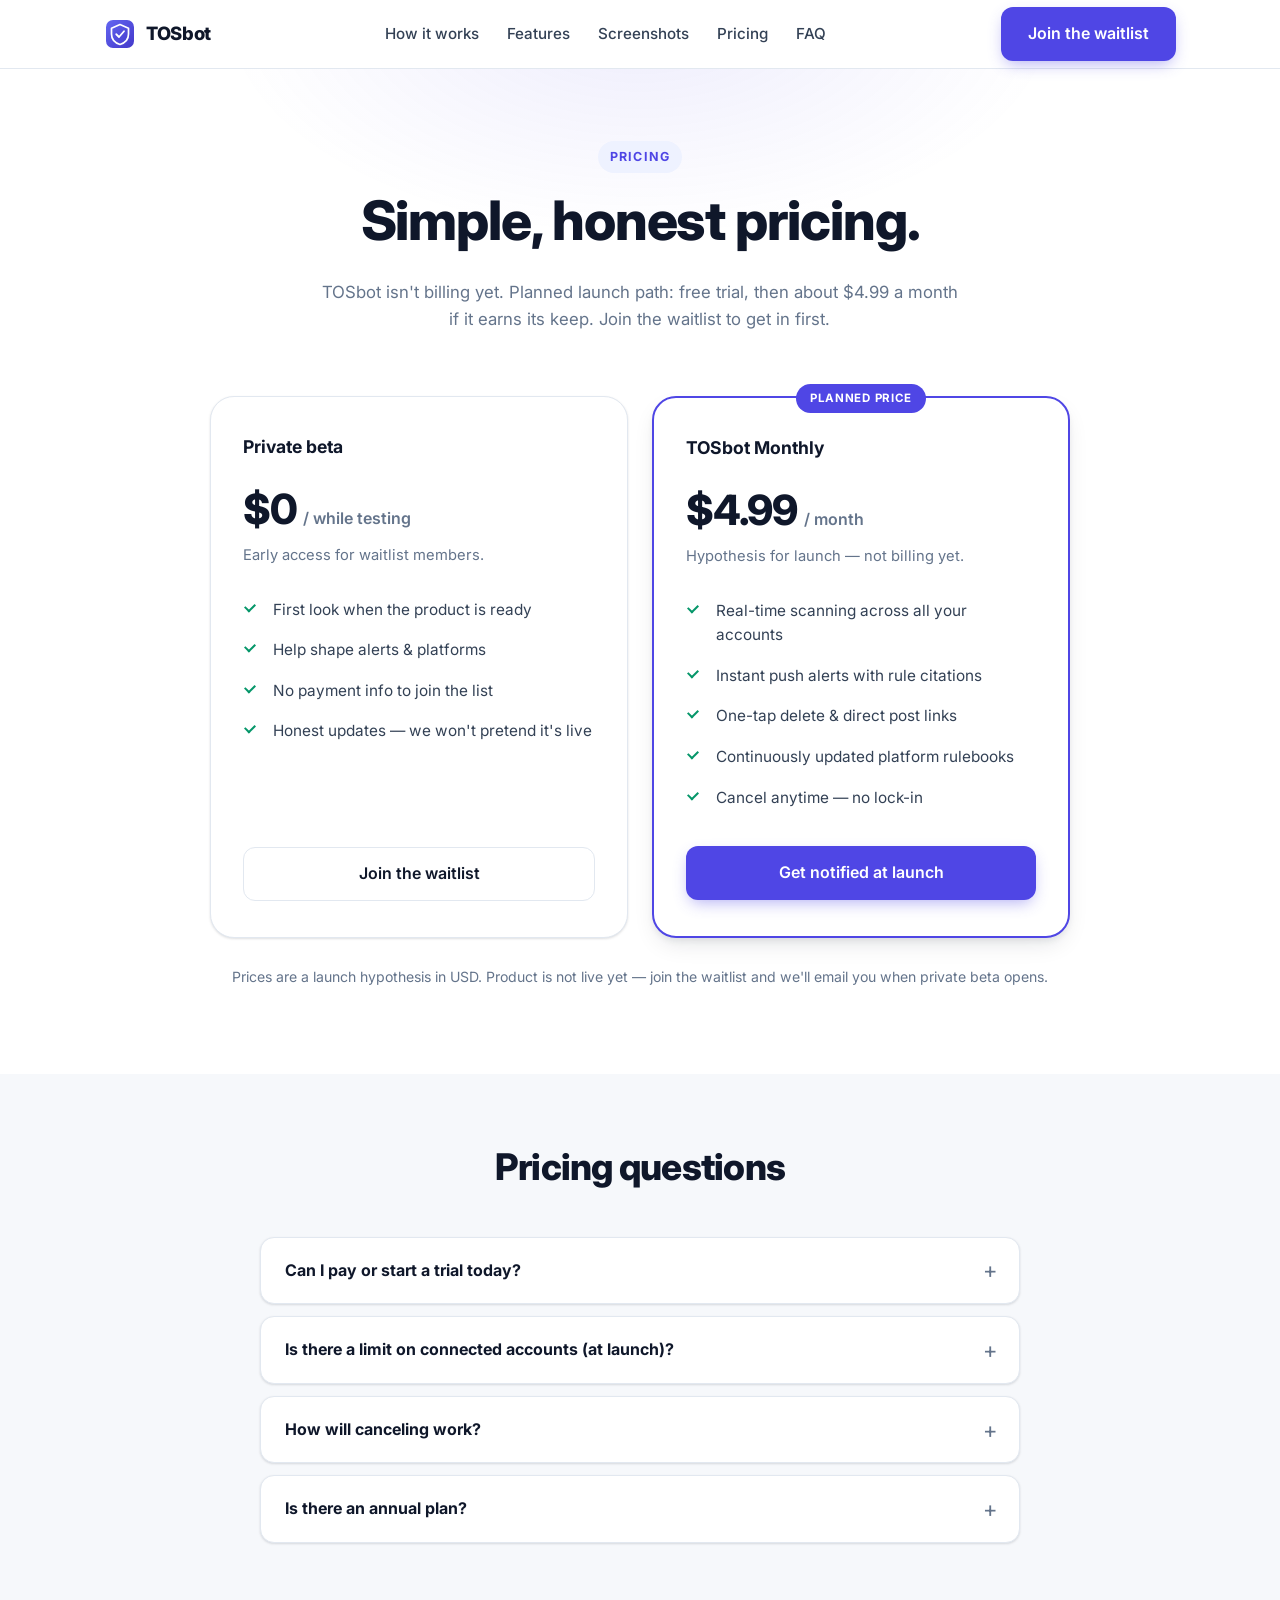
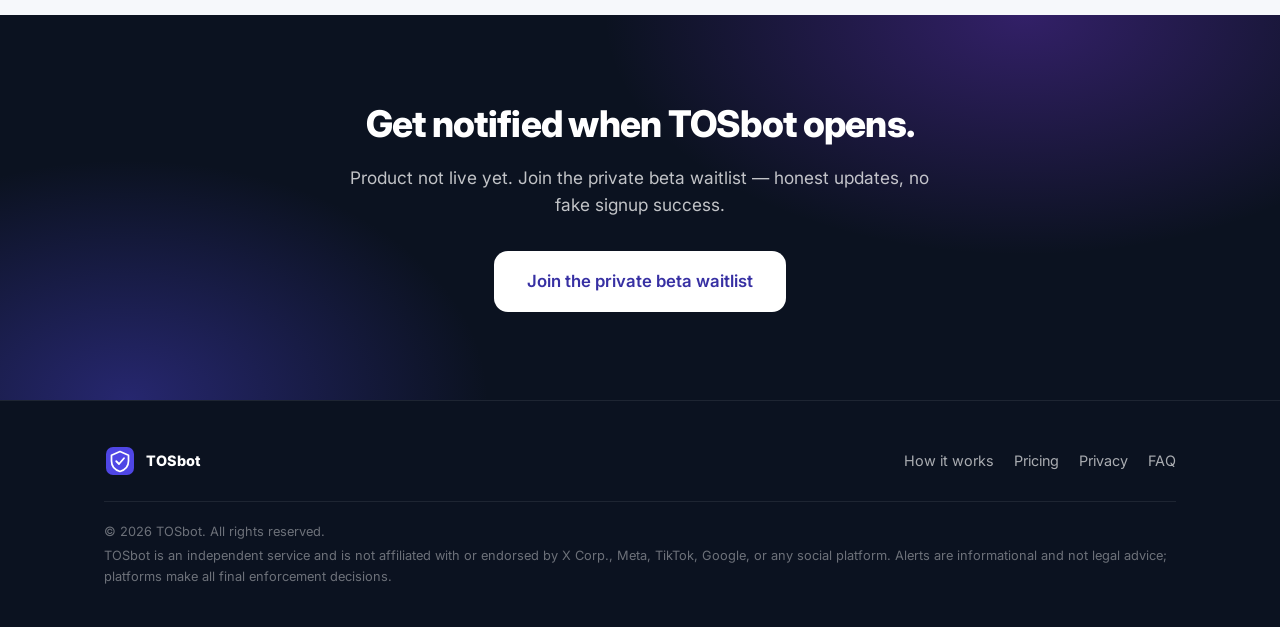
==== pricing.html @ 3362cefa "Deploy TOSbot waitlist landing (honest CTAs, form-URL config)" ====
<!DOCTYPE html>
<html lang="en">
<head>
  <meta charset="UTF-8">
  <meta name="viewport" content="width=device-width, initial-scale=1.0">
  <title>Pricing — TOSbot</title>
  <meta name="description" content="TOSbot planned pricing: free trial at launch, then about $4.99/month. Join the private beta waitlist — product not live yet.">
  <meta name="theme-color" content="#4f46e5">
  <link rel="icon" type="image/svg+xml" href="assets/favicon.svg">
  <link rel="preconnect" href="https://fonts.googleapis.com">
  <link rel="preconnect" href="https://fonts.gstatic.com" crossorigin>
  <link href="https://fonts.googleapis.com/css2?family=Inter:wght@400;500;600;700;800&display=swap" rel="stylesheet">
  <link rel="stylesheet" href="css/style.css">
</head>
<body>

  <header class="site-header">
    <div class="container nav">
      <a class="brand" href="index.html" aria-label="TOSbot home">
        <svg class="brand-mark" viewBox="0 0 64 64" aria-hidden="true">
          <defs>
            <linearGradient id="bm" x1="0" y1="0" x2="1" y2="1">
              <stop offset="0" stop-color="#6366f1"/><stop offset="1" stop-color="#4338ca"/>
            </linearGradient>
          </defs>
          <rect x="4" y="4" width="56" height="56" rx="14" fill="url(#bm)"/>
          <path d="M32 13 L49 20.5 V32 C49 42.5 42 49.8 32 53 C22 49.8 15 42.5 15 32 V20.5 Z" fill="none" stroke="#fff" stroke-width="3.4" stroke-linejoin="round"/>
          <path d="M24.5 32.5 L30 38 L40 26.5" fill="none" stroke="#fff" stroke-width="3.6" stroke-linecap="round" stroke-linejoin="round"/>
        </svg>
        TOSbot
      </a>
      <ul class="nav-links">
        <li><a href="index.html#how">How it works</a></li>
        <li><a href="index.html#features">Features</a></li>
        <li><a href="index.html#walkthrough">Screenshots</a></li>
        <li><a href="pricing.html">Pricing</a></li>
        <li><a href="index.html#faq">FAQ</a></li>
      </ul>
      <a class="btn btn-primary nav-cta js-waitlist-cta" href="index.html#waitlist">Join the waitlist</a>
      <button class="nav-toggle" aria-label="Toggle menu" aria-expanded="false"><span></span></button>
    </div>
    <nav class="mobile-menu" aria-label="Mobile">
      <a href="index.html#how">How it works</a>
      <a href="index.html#features">Features</a>
      <a href="index.html#walkthrough">Screenshots</a>
      <a href="pricing.html">Pricing</a>
      <a href="index.html#faq">FAQ</a>
      <a class="btn btn-primary js-waitlist-cta" href="index.html#waitlist">Join the waitlist</a>
    </nav>
  </header>

  <main>
    <section class="page-hero">
      <div class="container">
        <span class="eyebrow">Pricing</span>
        <h1>Simple, honest pricing.</h1>
        <p>TOSbot isn't billing yet. Planned launch path: free trial, then about $4.99 a month if it earns its keep. Join the waitlist to get in first.</p>
      </div>
    </section>

    <section class="section" style="padding-top: 24px;">
      <div class="container">
        <div class="pricing-wrap">
          <div class="price-card">
            <div class="price-name">Private beta</div>
            <div class="price-amount">$0 <span>/ while testing</span></div>
            <p class="price-sub">Early access for waitlist members.</p>
            <ul class="price-list">
              <li>First look when the product is ready</li>
              <li>Help shape alerts & platforms</li>
              <li>No payment info to join the list</li>
              <li>Honest updates — we won't pretend it's live</li>
            </ul>
            <a class="btn btn-ghost js-waitlist-cta" href="index.html#waitlist">Join the waitlist</a>
          </div>
          <div class="price-card featured">
            <span class="price-flag">Planned price</span>
            <div class="price-name">TOSbot Monthly</div>
            <div class="price-amount">$4.99 <span>/ month</span></div>
            <p class="price-sub">Hypothesis for launch — not billing yet.</p>
            <ul class="price-list">
              <li>Real-time scanning across all your accounts</li>
              <li>Instant push alerts with rule citations</li>
              <li>One-tap delete & direct post links</li>
              <li>Continuously updated platform rulebooks</li>
              <li>Cancel anytime — no lock-in</li>
            </ul>
            <a class="btn btn-primary js-waitlist-cta" href="index.html#waitlist">Get notified at launch</a>
          </div>
        </div>
        <p class="price-foot">Prices are a launch hypothesis in USD. Product is not live yet — join the waitlist and we'll email you when private beta opens.</p>
      </div>
    </section>

    <section class="section section-soft">
      <div class="container">
        <div class="section-head">
          <h2>Pricing questions</h2>
        </div>
        <div class="faq-list">
          <details class="faq-item">
            <summary>Can I pay or start a trial today?</summary>
            <div class="faq-body"><p>No — TOSbot isn't launched yet. Join the private beta waitlist and we'll notify you when access opens. No card required to get on the list.</p></div>
          </details>
          <details class="faq-item">
            <summary>Is there a limit on connected accounts (at launch)?</summary>
            <div class="faq-body"><p>Plan: one subscription covers all your personal accounts on supported platforms. Team and agency plans are on the roadmap — <a class="js-waitlist-cta" href="index.html#waitlist">join the waitlist</a> and tell us what you need.</p></div>
          </details>
          <details class="faq-item">
            <summary>How will canceling work?</summary>
            <div class="faq-body"><p>Design goal: one tap in settings, effective at the end of the billing period. No retention gauntlet.</p></div>
          </details>
          <details class="faq-item">
            <summary>Is there an annual plan?</summary>
            <div class="faq-body"><p>Not at first — we plan to launch monthly-only so you can judge TOSbot every month. An annual option with a discount is on the roadmap.</p></div>
          </details>
        </div>
      </div>
    </section>

    <section class="cta-final" id="waitlist">
      <div class="container">
        <h2>Get notified when TOSbot opens.</h2>
        <p class="cta-sub">Product not live yet. Join the private beta waitlist — honest updates, no fake signup success.</p>
        <a class="btn btn-light btn-lg js-waitlist-cta" href="index.html#waitlist">Join the private beta waitlist</a>
      </div>
    </section>
  </main>

  <footer class="site-footer">
    <div class="container">
      <div class="footer-grid">
        <a class="footer-brand" href="index.html">
          <svg class="brand-mark" viewBox="0 0 64 64" aria-hidden="true" width="26" height="26">
            <rect x="4" y="4" width="56" height="56" rx="14" fill="#4f46e5"/>
            <path d="M32 13 L49 20.5 V32 C49 42.5 42 49.8 32 53 C22 49.8 15 42.5 15 32 V20.5 Z" fill="none" stroke="#fff" stroke-width="3.4" stroke-linejoin="round"/>
            <path d="M24.5 32.5 L30 38 L40 26.5" fill="none" stroke="#fff" stroke-width="3.6" stroke-linecap="round" stroke-linejoin="round"/>
          </svg>
          TOSbot
        </a>
        <ul class="footer-links">
          <li><a href="index.html#how">How it works</a></li>
          <li><a href="pricing.html">Pricing</a></li>
          <li><a href="privacy.html">Privacy</a></li>
          <li><a href="index.html#faq">FAQ</a></li>
        </ul>
      </div>
      <div class="footer-fine">
        <p>© 2026 TOSbot. All rights reserved.</p>
        <p>TOSbot is an independent service and is not affiliated with or endorsed by X Corp., Meta, TikTok, Google, or any social platform. Alerts are informational and not legal advice; platforms make all final enforcement decisions.</p>
      </div>
    </div>
  </footer>

  <script src="js/main.js"></script>
</body>
</html>
---- css/style.css ----
/* ============================================================
   TOSbot — brochure site stylesheet
   Plain CSS, no build step. Mobile-first.
   ============================================================ */

:root {
  --ink: #0f172a;
  --ink-soft: #334155;
  --ink-muted: #64748b;
  --bg: #ffffff;
  --bg-soft: #f6f8fb;
  --bg-deep: #0b1220;
  --line: #e2e8f0;
  --accent: #4f46e5;
  --accent-deep: #3730a3;
  --accent-soft: #eef2ff;
  --safe: #059669;
  --safe-soft: #ecfdf5;
  --warn: #d97706;
  --warn-soft: #fffbeb;
  --danger: #dc2626;
  --danger-soft: #fef2f2;
  --radius: 16px;
  --radius-lg: 24px;
  --shadow-sm: 0 1px 2px rgba(15, 23, 42, 0.06), 0 1px 3px rgba(15, 23, 42, 0.08);
  --shadow-md: 0 4px 6px -1px rgba(15, 23, 42, 0.07), 0 10px 24px -6px rgba(15, 23, 42, 0.12);
  --shadow-lg: 0 20px 50px -12px rgba(15, 23, 42, 0.25);
  --font: "Inter", -apple-system, BlinkMacSystemFont, "Segoe UI", Roboto,
    Helvetica, Arial, sans-serif;
}

* { box-sizing: border-box; }

html {
  scroll-behavior: smooth;
  -webkit-text-size-adjust: 100%;
}

body {
  margin: 0;
  font-family: var(--font);
  font-size: 16px;
  line-height: 1.6;
  color: var(--ink);
  background: var(--bg);
  -webkit-font-smoothing: antialiased;
}

img, svg { max-width: 100%; display: block; }

a { color: var(--accent); text-decoration: none; }
a:hover { text-decoration: underline; }

h1, h2, h3, h4 {
  line-height: 1.15;
  margin: 0 0 0.5em;
  font-weight: 700;
  letter-spacing: -0.02em;
}

h1 { font-size: clamp(2.1rem, 5.5vw, 3.4rem); font-weight: 800; }
h2 { font-size: clamp(1.6rem, 4vw, 2.3rem); font-weight: 800; }
h3 { font-size: 1.15rem; }

p { margin: 0 0 1em; }

.container {
  width: 100%;
  max-width: 1120px;
  margin: 0 auto;
  padding: 0 24px;
}

.section {
  padding: 72px 0;
}

.section-soft { background: var(--bg-soft); }

.section-head {
  max-width: 640px;
  margin: 0 auto 48px;
  text-align: center;
}

.section-head p {
  color: var(--ink-muted);
  font-size: 1.08rem;
}

.eyebrow {
  display: inline-block;
  font-size: 0.78rem;
  font-weight: 700;
  letter-spacing: 0.09em;
  text-transform: uppercase;
  color: var(--accent);
  background: var(--accent-soft);
  padding: 6px 12px;
  border-radius: 999px;
  margin-bottom: 16px;
}

.muted { color: var(--ink-muted); }

/* ---------- Buttons ---------- */

.btn {
  display: inline-flex;
  align-items: center;
  justify-content: center;
  gap: 8px;
  font-family: var(--font);
  font-size: 1rem;
  font-weight: 600;
  padding: 13px 26px;
  border-radius: 12px;
  border: 1px solid transparent;
  cursor: pointer;
  transition: transform 0.12s ease, box-shadow 0.12s ease, background 0.12s ease;
  text-decoration: none !important;
  white-space: nowrap;
}

.btn-primary {
  background: var(--accent);
  color: #fff;
  box-shadow: 0 6px 16px -4px rgba(79, 70, 229, 0.45);
}
.btn-primary:hover { background: var(--accent-deep); transform: translateY(-1px); }

.btn-ghost {
  background: transparent;
  color: var(--ink);
  border-color: var(--line);
}
.btn-ghost:hover { background: var(--bg-soft); }

.btn-lg { padding: 16px 32px; font-size: 1.05rem; border-radius: 14px; }

.btn-light {
  background: #fff;
  color: var(--accent-deep);
}
.btn-light:hover { transform: translateY(-1px); }

/* ---------- Header / nav ---------- */

.site-header {
  position: sticky;
  top: 0;
  z-index: 50;
  background: rgba(255, 255, 255, 0.85);
  backdrop-filter: blur(12px);
  -webkit-backdrop-filter: blur(12px);
  border-bottom: 1px solid var(--line);
}

.nav {
  display: flex;
  align-items: center;
  justify-content: space-between;
  height: 68px;
  gap: 16px;
}

.brand {
  display: inline-flex;
  align-items: center;
  gap: 10px;
  font-weight: 800;
  font-size: 1.15rem;
  color: var(--ink);
  letter-spacing: -0.02em;
  text-decoration: none !important;
}

.brand-mark {
  width: 32px;
  height: 32px;
  flex: none;
}

.nav-links {
  display: none;
  align-items: center;
  gap: 28px;
  list-style: none;
  margin: 0;
  padding: 0;
}

.nav-links a {
  color: var(--ink-soft);
  font-weight: 500;
  font-size: 0.95rem;
}
.nav-links a:hover { color: var(--ink); text-decoration: none; }

.nav-cta { display: none; }

.nav-toggle {
  display: inline-flex;
  align-items: center;
  justify-content: center;
  width: 42px;
  height: 42px;
  border: 1px solid var(--line);
  border-radius: 10px;
  background: #fff;
  cursor: pointer;
}

.nav-toggle span,
.nav-toggle span::before,
.nav-toggle span::after {
  display: block;
  width: 18px;
  height: 2px;
  border-radius: 2px;
  background: var(--ink);
  position: relative;
  transition: transform 0.2s ease, opacity 0.2s ease;
  content: "";
}
.nav-toggle span::before { position: absolute; top: -6px; }
.nav-toggle span::after { position: absolute; top: 6px; }

.nav-open .nav-toggle span { background: transparent; }
.nav-open .nav-toggle span::before { transform: translateY(6px) rotate(45deg); }
.nav-open .nav-toggle span::after { transform: translateY(-6px) rotate(-45deg); }

.mobile-menu {
  display: none;
  border-top: 1px solid var(--line);
  background: #fff;
  padding: 12px 24px 24px;
}
.nav-open .mobile-menu { display: block; }

.mobile-menu a {
  display: block;
  padding: 12px 4px;
  color: var(--ink);
  font-weight: 600;
  border-bottom: 1px solid var(--line);
}
.mobile-menu a:last-of-type { border-bottom: none; }
.mobile-menu .btn { margin-top: 14px; width: 100%; }

@media (min-width: 860px) {
  .nav-links { display: flex; }
  .nav-cta { display: inline-flex; }
  .nav-toggle { display: none; }
  .nav-open .mobile-menu { display: none; }
}

/* ---------- Hero ---------- */

.hero {
  position: relative;
  overflow: hidden;
  background:
    radial-gradient(900px 500px at 85% -10%, rgba(79, 70, 229, 0.12), transparent 60%),
    radial-gradient(700px 420px at -10% 30%, rgba(5, 150, 105, 0.08), transparent 60%),
    var(--bg);
  padding: 72px 0 88px;
}

.hero-grid {
  display: grid;
  gap: 56px;
  align-items: center;
}

.hero-copy .eyebrow { background: var(--accent-soft); }

.hero-copy h1 { margin-bottom: 20px; }

.hero-sub {
  font-size: 1.15rem;
  color: var(--ink-soft);
  max-width: 34em;
  margin-bottom: 28px;
}

.hero-actions {
  display: flex;
  flex-wrap: wrap;
  gap: 12px;
  margin-bottom: 18px;
}

.hero-note {
  font-size: 0.9rem;
  color: var(--ink-muted);
}

.hero-note strong { color: var(--ink-soft); }

.hero-visual {
  display: flex;
  justify-content: center;
}

@media (min-width: 960px) {
  .hero-grid { grid-template-columns: 1.05fr 0.95fr; }
  .hero { padding: 96px 0 110px; }
}

/* ---------- Phone mockups ---------- */

.phone {
  width: 320px;
  max-width: 88vw;
  aspect-ratio: 9 / 19;
  border-radius: 48px;
  background: #0a0a12;
  padding: 10px;
  box-shadow:
    0 0 0 2px #1e293b,
    var(--shadow-lg);
  position: relative;
}

.phone-screen {
  width: 100%;
  height: 100%;
  border-radius: 40px;
  overflow: hidden;
  position: relative;
  display: flex;
  flex-direction: column;
}

.phone-island {
  position: absolute;
  top: 22px;
  left: 50%;
  transform: translateX(-50%);
  width: 96px;
  height: 28px;
  border-radius: 999px;
  background: #000;
  z-index: 5;
}

/* Lock screen */

.screen-lock {
  background:
    radial-gradient(500px 380px at 20% 0%, #3b3fa0 0%, transparent 55%),
    radial-gradient(460px 420px at 90% 30%, #7c3aed 0%, transparent 55%),
    linear-gradient(180deg, #171a3a 0%, #0b1023 60%, #060913 100%);
  color: #fff;
  align-items: center;
  padding: 64px 14px 20px;
}

.lock-clock {
  text-align: center;
  margin-top: 26px;
}

.lock-date {
  font-size: 0.85rem;
  font-weight: 600;
  opacity: 0.85;
  letter-spacing: 0.01em;
}

.lock-time {
  font-size: 4.1rem;
  font-weight: 700;
  letter-spacing: -0.03em;
  line-height: 1;
  margin-top: 2px;
}

.lock-notif {
  margin-top: 34px;
  width: 100%;
  background: rgba(250, 250, 255, 0.92);
  color: var(--ink);
  border-radius: 20px;
  padding: 12px 14px;
  box-shadow: 0 8px 28px rgba(0, 0, 0, 0.35);
  backdrop-filter: blur(8px);
  text-align: left;
}

.lock-notif-head {
  display: flex;
  align-items: center;
  gap: 8px;
  margin-bottom: 6px;
}

.notif-app-icon {
  width: 22px;
  height: 22px;
  border-radius: 6px;
  flex: none;
}

.lock-notif-app {
  font-size: 0.72rem;
  font-weight: 700;
  letter-spacing: 0.04em;
  text-transform: uppercase;
  color: var(--ink-muted);
  flex: 1;
}

.lock-notif-time {
  font-size: 0.72rem;
  color: var(--ink-muted);
}

.lock-notif-title {
  font-size: 0.92rem;
  font-weight: 700;
  margin-bottom: 2px;
}

.lock-notif-body {
  font-size: 0.85rem;
  line-height: 1.45;
  color: var(--ink-soft);
  margin: 0;
}

.lock-hint {
  margin-top: auto;
  font-size: 0.72rem;
  opacity: 0.6;
  text-align: center;
  padding-bottom: 4px;
}

.lock-bar {
  width: 120px;
  height: 5px;
  border-radius: 999px;
  background: rgba(255, 255, 255, 0.85);
  margin: 8px auto 0;
}

/* App detail screen */

.screen-app {
  background: #f4f6fb;
  color: var(--ink);
  padding: 58px 0 0;
}

.app-nav {
  display: flex;
  align-items: center;
  gap: 8px;
  padding: 10px 16px 8px;
  font-size: 0.85rem;
  font-weight: 600;
  color: var(--accent);
}

.app-nav .chev { font-size: 1.05rem; line-height: 1; }

.app-body {
  flex: 1;
  overflow: hidden;
  padding: 0 14px 14px;
  display: flex;
  flex-direction: column;
  gap: 10px;
}

.risk-banner {
  background: var(--danger-soft);
  border: 1px solid #fecaca;
  border-radius: 14px;
  padding: 10px 12px;
  display: flex;
  gap: 10px;
  align-items: flex-start;
}

.risk-dot {
  width: 10px;
  height: 10px;
  border-radius: 999px;
  background: var(--danger);
  margin-top: 5px;
  flex: none;
  box-shadow: 0 0 0 4px rgba(220, 38, 38, 0.15);
}

.risk-banner-title {
  font-size: 0.85rem;
  font-weight: 800;
  color: #991b1b;
  margin: 0;
}

.risk-banner-sub {
  font-size: 0.74rem;
  color: #b45309;
  margin: 0;
  font-weight: 600;
}

.app-card {
  background: #fff;
  border-radius: 14px;
  padding: 11px 13px;
  box-shadow: var(--shadow-sm);
}

.app-card-label {
  font-size: 0.66rem;
  font-weight: 700;
  text-transform: uppercase;
  letter-spacing: 0.08em;
  color: var(--ink-muted);
  margin: 0 0 6px;
}

.post-snippet {
  font-size: 0.82rem;
  line-height: 1.5;
  color: var(--ink);
  margin: 0 0 6px;
  border-left: 3px solid var(--line);
  padding-left: 9px;
}

.post-meta {
  font-size: 0.7rem;
  color: var(--ink-muted);
  margin: 0;
}

.rule-quote {
  font-size: 0.78rem;
  line-height: 1.5;
  color: var(--ink-soft);
  margin: 0 0 4px;
  font-style: italic;
}

.rule-ref {
  font-size: 0.68rem;
  color: var(--ink-muted);
  margin: 0;
  font-weight: 600;
}

.reco {
  font-size: 0.8rem;
  margin: 0;
  color: var(--ink-soft);
}
.reco strong { color: var(--ink); }

.app-actions {
  display: flex;
  flex-direction: column;
  gap: 8px;
  margin-top: auto;
  padding-top: 2px;
}

.app-btn {
  display: block;
  text-align: center;
  font-size: 0.88rem;
  font-weight: 700;
  padding: 11px;
  border-radius: 12px;
}

.app-btn-danger { background: var(--danger); color: #fff; }
.app-btn-plain { background: #e8ecf5; color: var(--ink); }

.app-footnote {
  text-align: center;
  font-size: 0.64rem;
  color: var(--ink-muted);
  margin: 4px 0 0;
}

/* Floating badge next to hero phone */

.hero-float {
  position: absolute;
  display: none;
  background: #fff;
  border-radius: 14px;
  box-shadow: var(--shadow-md);
  padding: 10px 14px;
  font-size: 0.8rem;
  font-weight: 600;
  color: var(--ink-soft);
  border: 1px solid var(--line);
  gap: 8px;
  align-items: center;
}

.hero-float .ok-dot {
  width: 9px;
  height: 9px;
  border-radius: 999px;
  background: var(--safe);
  box-shadow: 0 0 0 4px rgba(5, 150, 105, 0.15);
}

.hero-visual-wrap { position: relative; }

@media (min-width: 960px) {
  .hero-float { display: inline-flex; }
  .hero-float-1 { top: 12%; right: -56px; }
  .hero-float-2 { bottom: 14%; left: -70px; }
}

/* ---------- Logos / trust strip ---------- */

.trust-strip {
  border-top: 1px solid var(--line);
  border-bottom: 1px solid var(--line);
  background: var(--bg-soft);
  padding: 20px 0;
}

.trust-inner {
  display: flex;
  flex-wrap: wrap;
  gap: 12px 32px;
  align-items: center;
  justify-content: center;
  color: var(--ink-muted);
  font-size: 0.88rem;
  font-weight: 600;
}

.trust-inner .sep { opacity: 0.35; }

/* ---------- Problem section ---------- */

.problem-grid {
  display: grid;
  gap: 20px;
}

.problem-card {
  background: #fff;
  border: 1px solid var(--line);
  border-radius: var(--radius);
  padding: 26px;
  box-shadow: var(--shadow-sm);
}

.problem-card h3 { margin-bottom: 8px; }
.problem-card p { margin: 0; color: var(--ink-muted); font-size: 0.96rem; }

.problem-stat {
  font-size: 1.9rem;
  font-weight: 800;
  letter-spacing: -0.03em;
  color: var(--accent);
  margin-bottom: 6px;
}

@media (min-width: 760px) {
  .problem-grid { grid-template-columns: repeat(3, 1fr); }
}

.origin-note {
  max-width: 680px;
  margin: 40px auto 0;
  background: var(--warn-soft);
  border: 1px solid #fde68a;
  border-radius: var(--radius);
  padding: 22px 26px;
  font-size: 0.98rem;
  color: #78350f;
}
.origin-note strong { color: #713f12; }
.origin-note p { margin: 0; }

/* ---------- How it works ---------- */

.steps {
  display: grid;
  gap: 20px;
  counter-reset: step;
}

.step {
  background: #fff;
  border: 1px solid var(--line);
  border-radius: var(--radius);
  padding: 28px 26px;
  position: relative;
  box-shadow: var(--shadow-sm);
}

.step-num {
  display: inline-flex;
  align-items: center;
  justify-content: center;
  width: 40px;
  height: 40px;
  border-radius: 12px;
  background: var(--accent-soft);
  color: var(--accent);
  font-weight: 800;
  font-size: 1.05rem;
  margin-bottom: 16px;
}

.step h3 { margin-bottom: 8px; }
.step p { margin: 0; color: var(--ink-muted); font-size: 0.96rem; }

@media (min-width: 760px) {
  .steps { grid-template-columns: repeat(3, 1fr); }
}

/* ---------- Features ---------- */

.features-grid {
  display: grid;
  gap: 20px;
}

.feature {
  background: #fff;
  border: 1px solid var(--line);
  border-radius: var(--radius);
  padding: 26px;
  box-shadow: var(--shadow-sm);
  transition: transform 0.15s ease, box-shadow 0.15s ease;
}

.feature:hover { transform: translateY(-3px); box-shadow: var(--shadow-md); }

.feature-icon {
  width: 44px;
  height: 44px;
  border-radius: 12px;
  display: flex;
  align-items: center;
  justify-content: center;
  background: var(--accent-soft);
  margin-bottom: 16px;
}

.feature h3 { margin-bottom: 8px; font-size: 1.08rem; }
.feature p { margin: 0; color: var(--ink-muted); font-size: 0.95rem; }

@media (min-width: 680px) {
  .features-grid { grid-template-columns: repeat(2, 1fr); }
}
@media (min-width: 1000px) {
  .features-grid { grid-template-columns: repeat(3, 1fr); }
}

/* ---------- Walkthrough ---------- */

.walkthrough {
  display: grid;
  gap: 64px;
}

.walk-item {
  display: grid;
  gap: 36px;
  align-items: center;
}

.walk-copy .eyebrow { margin-bottom: 12px; }
.walk-copy h3 { font-size: 1.5rem; margin-bottom: 12px; }
.walk-copy p { color: var(--ink-muted); }

.walk-copy ul {
  margin: 0;
  padding-left: 0;
  list-style: none;
  color: var(--ink-soft);
}

.walk-copy li {
  padding-left: 28px;
  position: relative;
  margin-bottom: 10px;
  font-size: 0.97rem;
}

.walk-copy li::before {
  content: "";
  position: absolute;
  left: 0;
  top: 5px;
  width: 16px;
  height: 16px;
  border-radius: 999px;
  background: var(--safe-soft);
  border: 1.5px solid var(--safe);
}
.walk-copy li::after {
  content: "";
  position: absolute;
  left: 4.5px;
  top: 9px;
  width: 7px;
  height: 4px;
  border-left: 2px solid var(--safe);
  border-bottom: 2px solid var(--safe);
  transform: rotate(-45deg);
}

.walk-phone { display: flex; justify-content: center; }

@media (min-width: 900px) {
  .walk-item { grid-template-columns: 1fr 1fr; gap: 64px; }
  .walk-item.reverse .walk-phone { order: 2; }
  .walk-item.reverse .walk-copy { order: 1; }
}

/* ---------- Pricing ---------- */

.pricing-wrap {
  display: grid;
  gap: 24px;
  max-width: 860px;
  margin: 0 auto;
}

.price-card {
  background: #fff;
  border: 1px solid var(--line);
  border-radius: var(--radius-lg);
  padding: 36px 32px;
  box-shadow: var(--shadow-sm);
  display: flex;
  flex-direction: column;
}

.price-card.featured {
  border: 2px solid var(--accent);
  box-shadow: var(--shadow-md);
  position: relative;
}

.price-flag {
  position: absolute;
  top: -14px;
  left: 50%;
  transform: translateX(-50%);
  background: var(--accent);
  color: #fff;
  font-size: 0.72rem;
  font-weight: 700;
  letter-spacing: 0.06em;
  text-transform: uppercase;
  padding: 5px 14px;
  border-radius: 999px;
  white-space: nowrap;
}

.price-name { font-size: 1.1rem; font-weight: 700; margin-bottom: 4px; }

.price-amount {
  font-size: 2.6rem;
  font-weight: 800;
  letter-spacing: -0.03em;
  margin: 10px 0 2px;
}
.price-amount span { font-size: 1rem; font-weight: 600; color: var(--ink-muted); letter-spacing: 0; }

.price-sub { color: var(--ink-muted); font-size: 0.92rem; margin-bottom: 22px; }

.price-list {
  list-style: none;
  padding: 0;
  margin: 0 0 28px;
  flex: 1;
}

.price-list li {
  padding: 8px 0 8px 30px;
  position: relative;
  font-size: 0.96rem;
  color: var(--ink-soft);
}

.price-list li::before {
  content: "";
  position: absolute;
  left: 2px;
  top: 13px;
  width: 8px;
  height: 5px;
  border-left: 2.5px solid var(--safe);
  border-bottom: 2.5px solid var(--safe);
  transform: rotate(-45deg);
}

.price-foot {
  text-align: center;
  color: var(--ink-muted);
  font-size: 0.88rem;
  margin-top: 28px;
}

@media (min-width: 780px) {
  .pricing-wrap { grid-template-columns: 1fr 1fr; align-items: stretch; }
}

/* ---------- Testimonials ---------- */

.quotes-grid {
  display: grid;
  gap: 20px;
}

.quote-card {
  background: #fff;
  border: 1px solid var(--line);
  border-radius: var(--radius);
  padding: 28px;
  box-shadow: var(--shadow-sm);
  display: flex;
  flex-direction: column;
}

.quote-stars {
  color: #f59e0b;
  letter-spacing: 2px;
  font-size: 0.95rem;
  margin-bottom: 12px;
}

.quote-text {
  font-size: 1rem;
  color: var(--ink-soft);
  flex: 1;
  margin-bottom: 18px;
}

.quote-who {
  display: flex;
  align-items: center;
  gap: 12px;
}

.quote-avatar {
  width: 40px;
  height: 40px;
  border-radius: 999px;
  display: flex;
  align-items: center;
  justify-content: center;
  font-weight: 700;
  font-size: 0.9rem;
  color: #fff;
  flex: none;
}

.quote-name { font-weight: 700; font-size: 0.92rem; line-height: 1.3; }
.quote-role { color: var(--ink-muted); font-size: 0.82rem; }

.quotes-note {
  text-align: center;
  color: var(--ink-muted);
  font-size: 0.85rem;
  margin-top: 24px;
}

@media (min-width: 860px) {
  .quotes-grid { grid-template-columns: repeat(3, 1fr); }
}

/* ---------- FAQ ---------- */

.faq-list {
  max-width: 760px;
  margin: 0 auto;
  display: grid;
  gap: 12px;
}

.faq-item {
  background: #fff;
  border: 1px solid var(--line);
  border-radius: 14px;
  box-shadow: var(--shadow-sm);
  overflow: hidden;
}

.faq-item summary {
  cursor: pointer;
  list-style: none;
  padding: 20px 52px 20px 24px;
  font-weight: 700;
  font-size: 1rem;
  position: relative;
}

.faq-item summary::-webkit-details-marker { display: none; }

.faq-item summary::after {
  content: "+";
  position: absolute;
  right: 22px;
  top: 50%;
  transform: translateY(-50%);
  font-size: 1.4rem;
  font-weight: 400;
  color: var(--ink-muted);
  transition: transform 0.2s ease;
}

.faq-item[open] summary::after { transform: translateY(-50%) rotate(45deg); }

.faq-item .faq-body {
  padding: 0 24px 22px;
  color: var(--ink-muted);
  font-size: 0.96rem;
}
.faq-item .faq-body p { margin-bottom: 0.6em; }
.faq-item .faq-body p:last-child { margin-bottom: 0; }

/* ---------- Final CTA ---------- */

.cta-final {
  background:
    radial-gradient(700px 400px at 80% 0%, rgba(124, 58, 237, 0.35), transparent 60%),
    radial-gradient(600px 400px at 10% 100%, rgba(79, 70, 229, 0.4), transparent 60%),
    var(--bg-deep);
  color: #fff;
  text-align: center;
  padding: 88px 0;
}

.cta-final h2 { color: #fff; }
.cta-final .cta-sub {
  color: rgba(255, 255, 255, 0.75);
  max-width: 34em;
  margin: 0 auto 32px;
  font-size: 1.08rem;
}

.cta-form {
  display: flex;
  flex-direction: column;
  gap: 12px;
  max-width: 440px;
  margin: 0 auto 14px;
}

.cta-form input[type="email"] {
  font-family: var(--font);
  font-size: 1rem;
  padding: 15px 18px;
  border-radius: 12px;
  border: 1px solid rgba(255, 255, 255, 0.25);
  background: rgba(255, 255, 255, 0.08);
  color: #fff;
  outline: none;
  width: 100%;
}
.cta-form input[type="email"]::placeholder { color: rgba(255, 255, 255, 0.5); }
.cta-form input[type="email"]:focus { border-color: rgba(255, 255, 255, 0.6); }

.cta-fine {
  font-size: 0.82rem;
  color: rgba(255, 255, 255, 0.55);
  margin: 0;
}

.cta-success {
  display: none;
  max-width: 440px;
  margin: 0 auto;
  background: rgba(5, 150, 105, 0.18);
  border: 1px solid rgba(52, 211, 153, 0.5);
  color: #a7f3d0;
  border-radius: 14px;
  padding: 18px 22px;
  font-weight: 600;
}

.cta-done .cta-form { display: none; }
.cta-done .cta-fine { display: none; }
.cta-done .cta-success { display: block; }

@media (min-width: 560px) {
  .cta-form { flex-direction: row; }
  .cta-form input[type="email"] { flex: 1; }
}

/* ---------- Footer ---------- */

.site-footer {
  background: var(--bg-deep);
  color: rgba(255, 255, 255, 0.65);
  padding: 44px 0 36px;
  border-top: 1px solid rgba(255, 255, 255, 0.08);
  font-size: 0.9rem;
}

.footer-grid {
  display: flex;
  flex-wrap: wrap;
  gap: 24px;
  align-items: center;
  justify-content: space-between;
}

.footer-brand {
  display: inline-flex;
  align-items: center;
  gap: 10px;
  color: #fff;
  font-weight: 800;
  text-decoration: none !important;
}

.footer-links {
  display: flex;
  flex-wrap: wrap;
  gap: 20px;
  list-style: none;
  margin: 0;
  padding: 0;
}

.footer-links a { color: rgba(255, 255, 255, 0.65); }
.footer-links a:hover { color: #fff; text-decoration: none; }

.footer-fine {
  margin-top: 24px;
  padding-top: 20px;
  border-top: 1px solid rgba(255, 255, 255, 0.08);
  font-size: 0.8rem;
  color: rgba(255, 255, 255, 0.4);
}
.footer-fine p { margin: 0 0 4px; }

/* ---------- Simple page (privacy / pricing hero) ---------- */

.page-hero {
  padding: 72px 0 40px;
  text-align: center;
  background:
    radial-gradient(700px 380px at 50% -20%, rgba(79, 70, 229, 0.1), transparent 60%),
    var(--bg);
}

.page-hero p { color: var(--ink-muted); max-width: 38em; margin: 0 auto; font-size: 1.05rem; }

.prose {
  max-width: 720px;
  margin: 0 auto;
  padding: 24px 24px 80px;
}

.prose h2 { font-size: 1.35rem; margin-top: 2em; }
.prose p, .prose li { color: var(--ink-soft); }

/* ---------- Utilities ---------- */

.center { text-align: center; }
.mt-0 { margin-top: 0; }

::selection { background: var(--accent); color: #fff; }
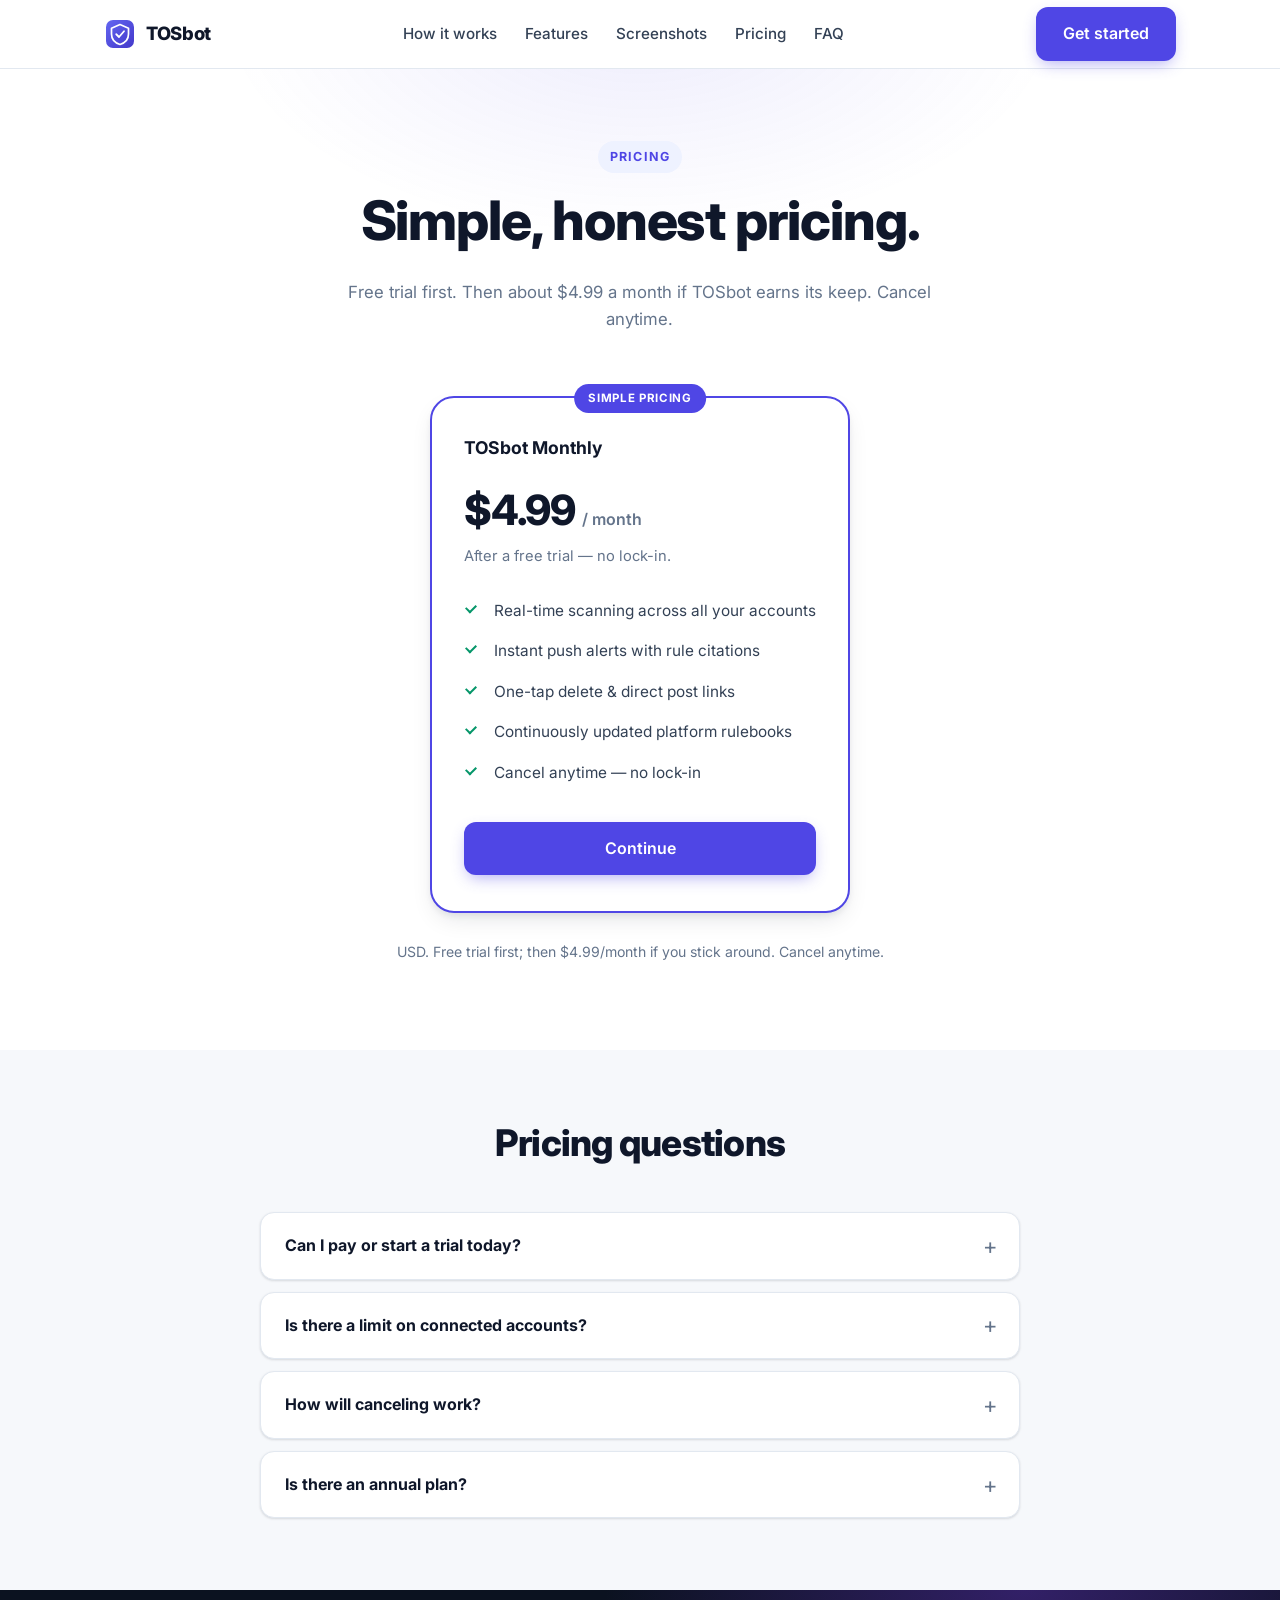
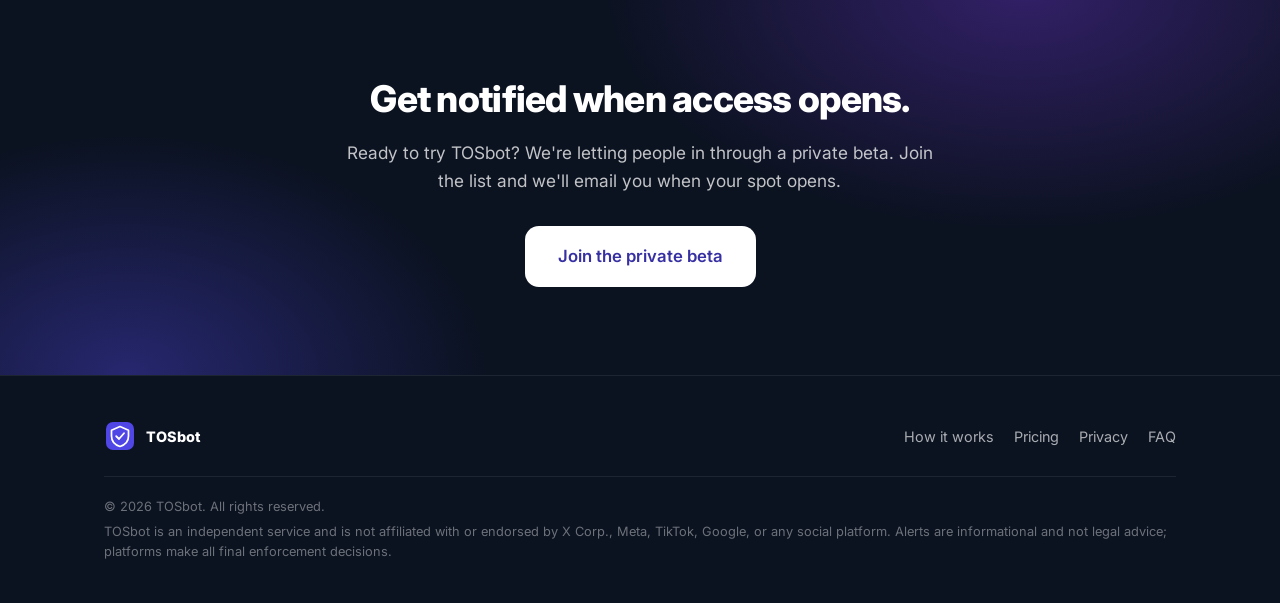
==== commit a0557c05: "v2: move private-beta CTA below the fold Hero/nav no longer pitch waitlist. Visitors evaluate produc" ====
--- a/pricing.html
+++ b/pricing.html
@@ -4,7 +4,7 @@
   <meta charset="UTF-8">
   <meta name="viewport" content="width=device-width, initial-scale=1.0">
   <title>Pricing — TOSbot</title>
-  <meta name="description" content="TOSbot planned pricing: free trial at launch, then about $4.99/month. Join the private beta waitlist — product not live yet.">
+  <meta name="description" content="TOSbot pricing: free trial, then about $4.99/month. Real-time TOS risk alerts for your social accounts.">
   <meta name="theme-color" content="#4f46e5">
   <link rel="icon" type="image/svg+xml" href="assets/favicon.svg">
   <link rel="preconnect" href="https://fonts.googleapis.com">
@@ -36,7 +36,7 @@
         <li><a href="pricing.html">Pricing</a></li>
         <li><a href="index.html#faq">FAQ</a></li>
       </ul>
-      <a class="btn btn-primary nav-cta js-waitlist-cta" href="index.html#waitlist">Join the waitlist</a>
+      <a class="btn btn-primary nav-cta" href="#pricing-cards">Get started</a>
       <button class="nav-toggle" aria-label="Toggle menu" aria-expanded="false"><span></span></button>
     </div>
     <nav class="mobile-menu" aria-label="Mobile">
@@ -45,7 +45,7 @@
       <a href="index.html#walkthrough">Screenshots</a>
       <a href="pricing.html">Pricing</a>
       <a href="index.html#faq">FAQ</a>
-      <a class="btn btn-primary js-waitlist-cta" href="index.html#waitlist">Join the waitlist</a>
+      <a class="btn btn-primary" href="#pricing-cards">Get started</a>
     </nav>
   </header>
 
@@ -54,30 +54,18 @@
       <div class="container">
         <span class="eyebrow">Pricing</span>
         <h1>Simple, honest pricing.</h1>
-        <p>TOSbot isn't billing yet. Planned launch path: free trial, then about $4.99 a month if it earns its keep. Join the waitlist to get in first.</p>
+        <p>Free trial first. Then about $4.99 a month if TOSbot earns its keep. Cancel anytime.</p>
       </div>
     </section>
 
-    <section class="section" style="padding-top: 24px;">
+    <section class="section" id="pricing-cards" style="padding-top: 24px;">
       <div class="container">
         <div class="pricing-wrap">
-          <div class="price-card">
-            <div class="price-name">Private beta</div>
-            <div class="price-amount">$0 <span>/ while testing</span></div>
-            <p class="price-sub">Early access for waitlist members.</p>
-            <ul class="price-list">
-              <li>First look when the product is ready</li>
-              <li>Help shape alerts & platforms</li>
-              <li>No payment info to join the list</li>
-              <li>Honest updates — we won't pretend it's live</li>
-            </ul>
-            <a class="btn btn-ghost js-waitlist-cta" href="index.html#waitlist">Join the waitlist</a>
-          </div>
-          <div class="price-card featured">
-            <span class="price-flag">Planned price</span>
+          <div class="price-card featured" style="grid-column: 1 / -1; max-width: 420px; margin-inline: auto;">
+            <span class="price-flag">Simple pricing</span>
             <div class="price-name">TOSbot Monthly</div>
             <div class="price-amount">$4.99 <span>/ month</span></div>
-            <p class="price-sub">Hypothesis for launch — not billing yet.</p>
+            <p class="price-sub">After a free trial — no lock-in.</p>
             <ul class="price-list">
               <li>Real-time scanning across all your accounts</li>
               <li>Instant push alerts with rule citations</li>
@@ -85,10 +73,10 @@
               <li>Continuously updated platform rulebooks</li>
               <li>Cancel anytime — no lock-in</li>
             </ul>
-            <a class="btn btn-primary js-waitlist-cta" href="index.html#waitlist">Get notified at launch</a>
+            <a class="btn btn-primary" href="#waitlist">Continue</a>
           </div>
         </div>
-        <p class="price-foot">Prices are a launch hypothesis in USD. Product is not live yet — join the waitlist and we'll email you when private beta opens.</p>
+        <p class="price-foot">USD. Free trial first; then $4.99/month if you stick around. Cancel anytime.</p>
       </div>
     </section>
 
@@ -100,11 +88,11 @@
         <div class="faq-list">
           <details class="faq-item">
             <summary>Can I pay or start a trial today?</summary>
-            <div class="faq-body"><p>No — TOSbot isn't launched yet. Join the private beta waitlist and we'll notify you when access opens. No card required to get on the list.</p></div>
+            <div class="faq-body"><p>Access is opening in waves. Join the list at the bottom of this page and we'll notify you when your spot opens. No card required to get on the list.</p></div>
           </details>
           <details class="faq-item">
-            <summary>Is there a limit on connected accounts (at launch)?</summary>
-            <div class="faq-body"><p>Plan: one subscription covers all your personal accounts on supported platforms. Team and agency plans are on the roadmap — <a class="js-waitlist-cta" href="index.html#waitlist">join the waitlist</a> and tell us what you need.</p></div>
+            <summary>Is there a limit on connected accounts?</summary>
+            <div class="faq-body"><p>One subscription covers all your personal accounts on supported platforms. Team and agency plans are on the roadmap — join the list at the bottom and tell us what you need.</p></div>
           </details>
           <details class="faq-item">
             <summary>How will canceling work?</summary>
@@ -120,9 +108,9 @@
 
     <section class="cta-final" id="waitlist">
       <div class="container">
-        <h2>Get notified when TOSbot opens.</h2>
-        <p class="cta-sub">Product not live yet. Join the private beta waitlist — honest updates, no fake signup success.</p>
-        <a class="btn btn-light btn-lg js-waitlist-cta" href="index.html#waitlist">Join the private beta waitlist</a>
+        <h2>Get notified when access opens.</h2>
+        <p class="cta-sub">Ready to try TOSbot? We're letting people in through a private beta. Join the list and we'll email you when your spot opens.</p>
+        <a class="btn btn-light btn-lg js-waitlist-cta" href="index.html#waitlist">Join the private beta</a>
       </div>
     </section>
   </main>
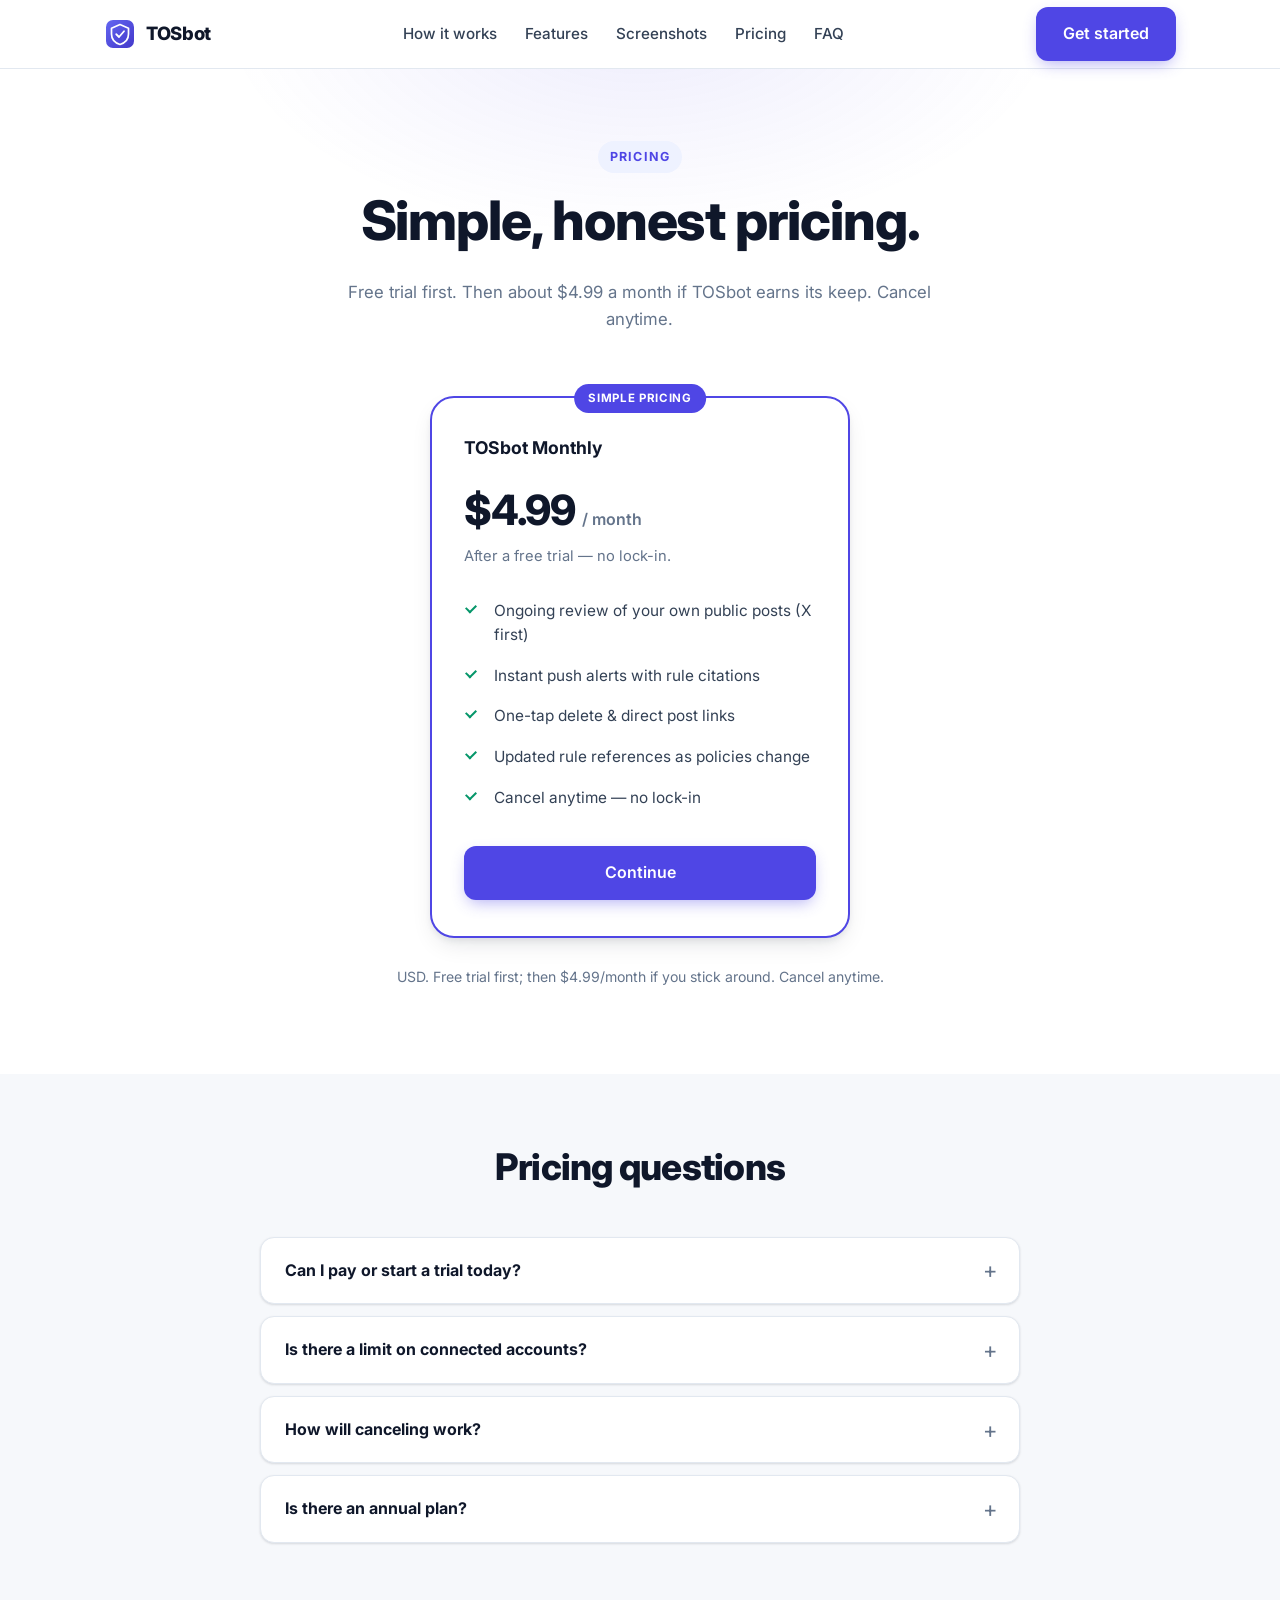
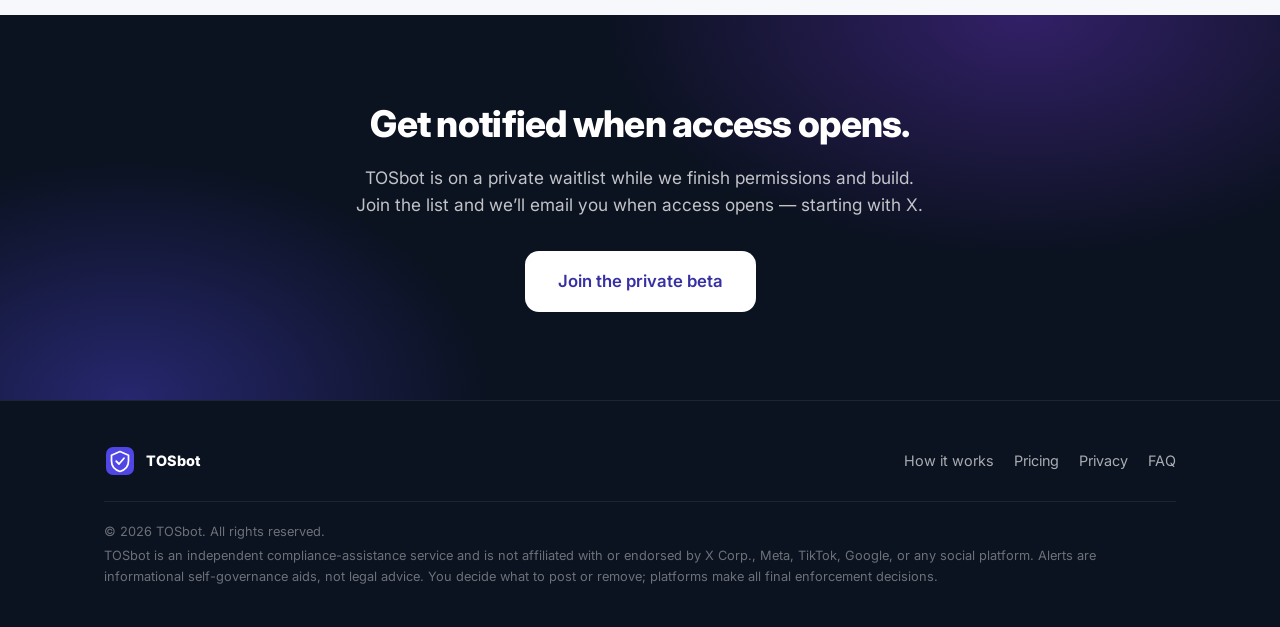
==== commit 130a1740: "copy: compliance-assistance framing for X approval optics Reframe tosbot.app as self-governance / go" ====
--- a/pricing.html
+++ b/pricing.html
@@ -4,7 +4,7 @@
   <meta charset="UTF-8">
   <meta name="viewport" content="width=device-width, initial-scale=1.0">
   <title>Pricing — TOSbot</title>
-  <meta name="description" content="TOSbot pricing: free trial, then about $4.99/month. Real-time TOS risk alerts for your social accounts.">
+  <meta name="description" content="TOSbot pricing: free trial, then about $4.99/month. Compliance assistance for your own public posts — starting with X.">
   <meta name="theme-color" content="#4f46e5">
   <link rel="icon" type="image/svg+xml" href="assets/favicon.svg">
   <link rel="preconnect" href="https://fonts.googleapis.com">
@@ -67,10 +67,10 @@
             <div class="price-amount">$4.99 <span>/ month</span></div>
             <p class="price-sub">After a free trial — no lock-in.</p>
             <ul class="price-list">
-              <li>Real-time scanning across all your accounts</li>
+              <li>Ongoing review of your own public posts (X first)</li>
               <li>Instant push alerts with rule citations</li>
-              <li>One-tap delete & direct post links</li>
-              <li>Continuously updated platform rulebooks</li>
+              <li>One-tap delete &amp; direct post links</li>
+              <li>Updated rule references as policies change</li>
               <li>Cancel anytime — no lock-in</li>
             </ul>
             <a class="btn btn-primary" href="#waitlist">Continue</a>
@@ -92,7 +92,7 @@
           </details>
           <details class="faq-item">
             <summary>Is there a limit on connected accounts?</summary>
-            <div class="faq-body"><p>One subscription covers all your personal accounts on supported platforms. Team and agency plans are on the roadmap — join the list at the bottom and tell us what you need.</p></div>
+            <div class="faq-body"><p>One subscription is meant to cover your personal accounts on supported platforms as they launch (X first). Team and agency plans are on the roadmap — join the list and tell us what you need.</p></div>
           </details>
           <details class="faq-item">
             <summary>How will canceling work?</summary>
@@ -109,7 +109,7 @@
     <section class="cta-final" id="waitlist">
       <div class="container">
         <h2>Get notified when access opens.</h2>
-        <p class="cta-sub">Ready to try TOSbot? We're letting people in through a private beta. Join the list and we'll email you when your spot opens.</p>
+        <p class="cta-sub">TOSbot is on a private waitlist while we finish permissions and build. Join the list and we’ll email you when access opens — starting with X.</p>
         <a class="btn btn-light btn-lg js-waitlist-cta" href="index.html#waitlist">Join the private beta</a>
       </div>
     </section>
@@ -135,7 +135,7 @@
       </div>
       <div class="footer-fine">
         <p>© 2026 TOSbot. All rights reserved.</p>
-        <p>TOSbot is an independent service and is not affiliated with or endorsed by X Corp., Meta, TikTok, Google, or any social platform. Alerts are informational and not legal advice; platforms make all final enforcement decisions.</p>
+        <p>TOSbot is an independent compliance-assistance service and is not affiliated with or endorsed by X Corp., Meta, TikTok, Google, or any social platform. Alerts are informational self-governance aids, not legal advice. You decide what to post or remove; platforms make all final enforcement decisions.</p>
       </div>
     </div>
   </footer>
